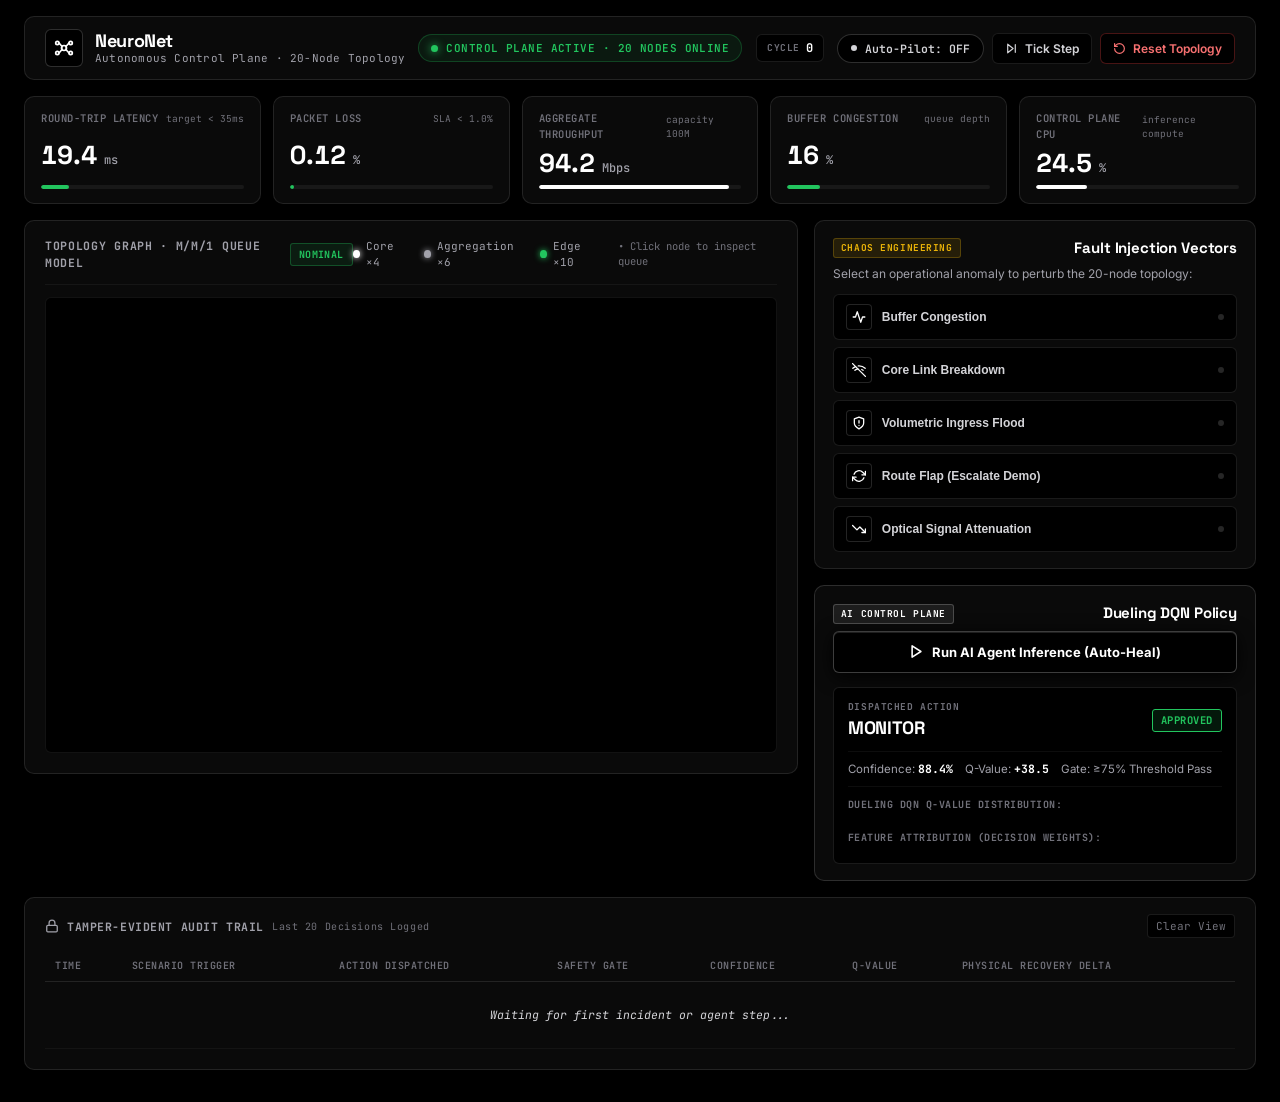
==== MVP/live_runner/web/index.html @ ee97c64d "feat(mvp): implement live runner web dashboard and telemetry server" ====
<!DOCTYPE html>
<html lang="en">
<head>
  <meta charset="UTF-8">
  <meta name="viewport" content="width=device-width, initial-scale=1.0">
  <title>NeuroNet &mdash; Autonomous Network Control Plane</title>
  <link rel="preconnect" href="https://fonts.googleapis.com">
  <link rel="preconnect" href="https://fonts.gstatic.com" crossorigin>
  <link href="https://fonts.googleapis.com/css2?family=Inter:wght@400;500;600;700&family=JetBrains+Mono:wght@400;500;600;700&family=Space+Grotesk:wght@600;700;800&display=swap" rel="stylesheet">
  <link rel="stylesheet" href="styles.css">
</head>
<body>

  <!-- TOP APP HEADER -->
  <header class="app-header">
    <div class="brand">
      <div class="brand-icon">
        <svg width="20" height="20" viewBox="0 0 24 24" fill="none" stroke="currentColor" stroke-width="2" stroke-linecap="round" stroke-linejoin="round">
          <circle cx="12" cy="12" r="3"/>
          <circle cx="4" cy="6" r="2"/>
          <circle cx="20" cy="6" r="2"/>
          <circle cx="4" cy="18" r="2"/>
          <circle cx="20" cy="18" r="2"/>
          <line x1="6" y1="6" x2="10" y2="10.5"/>
          <line x1="18" y1="6" x2="14" y2="10.5"/>
          <line x1="6" y1="18" x2="10" y2="13.5"/>
          <line x1="18" y1="18" x2="14" y2="13.5"/>
        </svg>
      </div>
      <div class="brand-text">
        <div class="brand-title">NeuroNet</div>
        <div class="brand-subtitle">Autonomous Control Plane &middot; 20-Node Topology</div>
      </div>
    </div>

    <div class="header-center">
      <div class="status-indicator live">
        <span class="live-pulse"></span>
        <span id="runtime-status-text">CONTROL PLANE ACTIVE &middot; 20 NODES ONLINE</span>
      </div>
      <div class="step-badge">
        <span class="step-label">CYCLE</span>
        <strong id="val-step">0</strong>
      </div>
    </div>

    <div class="header-actions">
      <button id="btn-autopilot" class="btn-toggle" title="Toggle automatic periodic failure remediation">
        <span class="toggle-dot"></span>
        <span>Auto-Pilot: OFF</span>
      </button>
      <button id="btn-tick" class="btn-action" title="Advance physics simulation time step">
        <svg width="13" height="13" viewBox="0 0 24 24" fill="none" stroke="currentColor" stroke-width="2.2" stroke-linecap="round" stroke-linejoin="round">
          <polygon points="5 4 15 12 5 20 5 4"/>
          <line x1="19" y1="5" x2="19" y2="19"/>
        </svg>
        <span>Tick Step</span>
      </button>
      <button id="btn-reset" class="btn-action btn-danger" title="Restore nominal topology states">
        <svg width="13" height="13" viewBox="0 0 24 24" fill="none" stroke="currentColor" stroke-width="2.2" stroke-linecap="round" stroke-linejoin="round">
          <path d="M3 12a9 9 0 1 0 9-9 9.75 9.75 0 0 0-6.74 2.74L3 8"/>
          <path d="M3 3v5h5"/>
        </svg>
        <span>Reset Topology</span>
      </button>
    </div>
  </header>

  <!-- TELEMETRY HUD GAUGE STRIP -->
  <section class="hud-strip">
    <div class="hud-card" id="card-lat">
      <div class="hud-header">
        <span class="hud-label">Round-Trip Latency</span>
        <span class="hud-baseline">target &lt; 35ms</span>
      </div>
      <div class="hud-val"><span id="hud-lat">19.4</span> <small>ms</small></div>
      <div class="hud-track"><div id="bar-lat" class="hud-fill fill-green" style="width:14%"></div></div>
    </div>

    <div class="hud-card" id="card-loss">
      <div class="hud-header">
        <span class="hud-label">Packet Loss</span>
        <span class="hud-baseline">SLA &lt; 1.0%</span>
      </div>
      <div class="hud-val"><span id="hud-loss">0.12</span> <small>%</small></div>
      <div class="hud-track"><div id="bar-loss" class="hud-fill fill-green" style="width:2%"></div></div>
    </div>

    <div class="hud-card" id="card-tput">
      <div class="hud-header">
        <span class="hud-label">Aggregate Throughput</span>
        <span class="hud-baseline">capacity 100M</span>
      </div>
      <div class="hud-val"><span id="hud-tput">94.2</span> <small>Mbps</small></div>
      <div class="hud-track"><div id="bar-tput" class="hud-fill fill-cyan" style="width:94%"></div></div>
    </div>

    <div class="hud-card" id="card-cong">
      <div class="hud-header">
        <span class="hud-label">Buffer Congestion</span>
        <span class="hud-baseline">queue depth</span>
      </div>
      <div class="hud-val"><span id="hud-cong">16</span> <small>%</small></div>
      <div class="hud-track"><div id="bar-cong" class="hud-fill fill-green" style="width:16%"></div></div>
    </div>

    <div class="hud-card" id="card-cpu">
      <div class="hud-header">
        <span class="hud-label">Control Plane CPU</span>
        <span class="hud-baseline">inference compute</span>
      </div>
      <div class="hud-val"><span id="hud-cpu">24.5</span> <small>%</small></div>
      <div class="hud-track"><div id="bar-cpu" class="hud-fill fill-cyan" style="width:25%"></div></div>
    </div>
  </section>

  <!-- MAIN NOC WORKBENCH -->
  <main class="workbench">
    
    <!-- LEFT: 20-NODE CANVAS TOPOLOGY -->
    <div class="canvas-container">
      <div class="canvas-header">
        <div class="canvas-title-wrap">
          <span class="canvas-title">TOPOLOGY GRAPH &middot; M/M/1 QUEUE MODEL</span>
          <span id="canvas-incident-badge" class="badge-nominal">NOMINAL</span>
        </div>
        <div class="canvas-legend">
          <span class="legend-item"><span class="dot-core"></span> Core &times;4</span>
          <span class="legend-item"><span class="dot-agg"></span> Aggregation &times;6</span>
          <span class="legend-item"><span class="dot-edge"></span> Edge &times;10</span>
          <span class="legend-hint">&bull; Click node to inspect queue</span>
        </div>
      </div>

      <div class="canvas-viewport">
        <canvas id="topologyCanvas" width="900" height="560"></canvas>
        <div id="node-inspector" class="inspector-popup" style="display:none;">
          <div class="insp-title" id="insp-name">Node C1 (Core)</div>
          <div class="insp-row"><span>CPU Utilization:</span><strong id="insp-cpu">22%</strong></div>
          <div class="insp-row"><span>Buffer Ingress:</span><strong id="insp-buf">14%</strong></div>
          <div class="insp-row"><span>Physical State:</span><span id="insp-status" class="tag-insp-ok">OK</span></div>
        </div>
      </div>
    </div>

    <!-- RIGHT: CONTROL & REINFORCEMENT LEARNING DECK -->
    <div class="control-deck">
      
      <!-- CARD 1: CHAOS FAULT INJECTION -->
      <div class="deck-card">
        <div class="deck-header">
          <span class="deck-tag tag-amber">CHAOS ENGINEERING</span>
          <h4>Fault Injection Vectors</h4>
        </div>
        <p class="deck-desc">Select an operational anomaly to perturb the 20-node topology:</p>
        
        <div class="fault-buttons">
          <button class="btn-fault" data-fault="congestion">
            <span class="fault-svg-wrap">
              <svg width="14" height="14" viewBox="0 0 24 24" fill="none" stroke="currentColor" stroke-width="2.2" stroke-linecap="round" stroke-linejoin="round">
                <path d="M22 12h-4l-3 9L9 3l-3 9H2"/>
              </svg>
            </span>
            <span class="fault-text">Buffer Congestion</span>
            <span class="fault-indicator"></span>
          </button>

          <button class="btn-fault" data-fault="link_failure">
            <span class="fault-svg-wrap">
              <svg width="14" height="14" viewBox="0 0 24 24" fill="none" stroke="currentColor" stroke-width="2.2" stroke-linecap="round" stroke-linejoin="round">
                <line x1="1" y1="1" x2="23" y2="23"/>
                <path d="M16.72 11.06A10.94 10.94 0 0 1 19 12.55"/>
                <path d="M5 12.55a10.94 10.94 0 0 1 5.17-2.39"/>
                <path d="M10.71 5.05A16 16 0 0 1 22.58 9"/>
                <path d="M1.42 9a15.91 15.91 0 0 1 4.7-2.88"/>
              </svg>
            </span>
            <span class="fault-text">Core Link Breakdown</span>
            <span class="fault-indicator"></span>
          </button>

          <button class="btn-fault" data-fault="attack_ddos">
            <span class="fault-svg-wrap">
              <svg width="14" height="14" viewBox="0 0 24 24" fill="none" stroke="currentColor" stroke-width="2.2" stroke-linecap="round" stroke-linejoin="round">
                <path d="M12 22s8-4 8-10V5l-8-3-8 3v7c0 6 8 10 8 10z"/>
                <line x1="12" y1="8" x2="12" y2="12"/>
                <line x1="12" y1="16" x2="12.01" y2="16"/>
              </svg>
            </span>
            <span class="fault-text">Volumetric Ingress Flood</span>
            <span class="fault-indicator"></span>
          </button>

          <button class="btn-fault" data-fault="routing_flap">
            <span class="fault-svg-wrap">
              <svg width="14" height="14" viewBox="0 0 24 24" fill="none" stroke="currentColor" stroke-width="2.2" stroke-linecap="round" stroke-linejoin="round">
                <polyline points="23 4 23 10 17 10"/>
                <polyline points="1 20 1 14 7 14"/>
                <path d="M3.51 9a9 9 0 0 1 14.85-3.36L23 10M1 14l4.64 4.36A9 9 0 0 0 20.49 15"/>
              </svg>
            </span>
            <span class="fault-text">Route Flap (Escalate Demo)</span>
            <span class="fault-indicator"></span>
          </button>

          <button class="btn-fault" data-fault="degradation">
            <span class="fault-svg-wrap">
              <svg width="14" height="14" viewBox="0 0 24 24" fill="none" stroke="currentColor" stroke-width="2.2" stroke-linecap="round" stroke-linejoin="round">
                <polyline points="23 18 13.5 8.5 8.5 13.5 1 6"/>
                <polyline points="17 18 23 18 23 12"/>
              </svg>
            </span>
            <span class="fault-text">Optical Signal Attenuation</span>
            <span class="fault-indicator"></span>
          </button>
        </div>
      </div>

      <!-- CARD 2: AGENT DECISION ENGINE -->
      <div class="deck-card deck-card-agent">
        <div class="deck-header">
          <span class="deck-tag tag-cyan">AI CONTROL PLANE</span>
          <h4>Dueling DQN Policy</h4>
        </div>

        <button id="btn-decide" class="btn-run-agent">
          <svg width="15" height="15" viewBox="0 0 24 24" fill="none" stroke="currentColor" stroke-width="2.5" stroke-linecap="round" stroke-linejoin="round">
            <polygon points="5 3 19 12 5 21 5 3"/>
          </svg>
          <span>Run AI Agent Inference (Auto-Heal)</span>
        </button>

        <!-- DECISION RESULT BANNER -->
        <div class="decision-result-panel" id="decision-panel">
          <div class="dec-top-row">
            <div>
              <span class="dec-label">DISPATCHED ACTION</span>
              <div id="dec-action-name" class="dec-action">MONITOR</div>
            </div>
            <div id="dec-gate-badge" class="gate-badge gate-pass">APPROVED</div>
          </div>

          <div class="dec-stats">
            <div>Confidence: <strong id="dec-conf">88.4%</strong></div>
            <div>Q-Value: <strong id="dec-qval">+38.5</strong></div>
            <div>Gate: <span id="dec-gate-desc">&ge;75% Threshold Pass</span></div>
          </div>

          <!-- Q-VALUES BREAKDOWN -->
          <div class="q-breakdown-title">Dueling DQN Q-Value Distribution:</div>
          <div class="q-bars" id="q-bars-container">
            <!-- Rendered dynamically -->
          </div>

          <!-- SHAP FEATURE ATTRIBUTIONS -->
          <div class="shap-title">Feature Attribution (Decision Weights):</div>
          <div class="shap-bars" id="shap-bars-container">
            <!-- Rendered dynamically -->
          </div>
        </div>

      </div>

    </div>

  </main>

  <!-- LIVE AUDIT LOG -->
  <section class="audit-section">
    <div class="audit-header">
      <div class="audit-title">
        <svg width="14" height="14" viewBox="0 0 24 24" fill="none" stroke="currentColor" stroke-width="2.2" stroke-linecap="round" stroke-linejoin="round">
          <rect x="3" y="11" width="18" height="11" rx="2" ry="2"/>
          <path d="M7 11V7a5 5 0 0 1 10 0v4"/>
        </svg>
        <span>TAMPER-EVIDENT AUDIT TRAIL</span>
        <span class="audit-count">Last 20 Decisions Logged</span>
      </div>
      <button id="btn-clear-audit" class="btn-subtle">Clear View</button>
    </div>

    <div class="audit-table-wrap">
      <table class="audit-table">
        <thead>
          <tr>
            <th>Time</th>
            <th>Scenario Trigger</th>
            <th>Action Dispatched</th>
            <th>Safety Gate</th>
            <th>Confidence</th>
            <th>Q-Value</th>
            <th>Physical Recovery Delta</th>
          </tr>
        </thead>
        <tbody id="audit-tbody">
          <tr>
            <td colspan="7" class="empty-audit">Waiting for first incident or agent step...</td>
          </tr>
        </tbody>
      </table>
    </div>
  </section>

  <script src="app.js"></script>
</body>
</html>
---- MVP/live_runner/web/styles.css ----
/* ============================================================
   NEURONET LIVE 20-NODE CONTROL PLANE - DESIGN SYSTEM
   High-Contrast Stealth Obsidian Black Operations Console
   ============================================================ */

:root {
  --bg-deep:        #000000;
  --bg-base:        #040404;
  --bg-card:        #0a0a0a;
  --bg-card-hover:  #121212;
  --border:         rgba(255, 255, 255, 0.1);
  --border-subtle:  rgba(255, 255, 255, 0.05);
  --border-focus:   rgba(255, 255, 255, 0.35);

  --text-primary:   #ffffff;
  --text-secondary: #d4d4d8;
  --text-muted:     #a1a1aa;
  --text-faint:     #71717a;

  --accent:         #ffffff;
  --accent-glow:    rgba(255, 255, 255, 0.2);
  --green:          #22c55e;
  --green-glow:     rgba(34, 197, 94, 0.2);
  --amber:          #eab308;
  --rose:           #ef4444;
  --rose-glow:      rgba(239, 68, 68, 0.25);

  --font-sans:      'Inter', -apple-system, BlinkMacSystemFont, 'Segoe UI', Roboto, sans-serif;
  --font-mono:      'JetBrains Mono', 'SF Mono', Consolas, monospace;
  --font-display:   'Space Grotesk', 'Inter', sans-serif;

  --radius-xs:      4px;
  --radius-sm:      6px;
  --radius-md:      10px;
  --radius-lg:      14px;
}

* {
  margin: 0;
  padding: 0;
  box-sizing: border-box;
}

body {
  background: var(--bg-deep);
  color: var(--text-primary);
  font-family: var(--font-sans);
  line-height: 1.5;
  min-height: 100vh;
  padding: 16px 24px 32px;
  display: flex;
  flex-direction: column;
  gap: 16px;
  -webkit-font-smoothing: antialiased;
  -moz-osx-font-smoothing: grayscale;
}

/* ============================================================
   1. APP HEADER
   ============================================================ */
.app-header {
  display: flex;
  align-items: center;
  justify-content: space-between;
  background: var(--bg-card);
  border: 1px solid var(--border);
  border-radius: var(--radius-md);
  padding: 12px 20px;
  box-shadow: 0 4px 20px rgba(0, 0, 0, 0.85);
}

.brand {
  display: flex;
  align-items: center;
  gap: 12px;
}
.brand-icon {
  width: 38px;
  height: 38px;
  border-radius: var(--radius-sm);
  background: #000000;
  border: 1px solid rgba(255, 255, 255, 0.18);
  color: #ffffff;
  display: flex;
  align-items: center;
  justify-content: center;
}
.brand-title {
  font-family: var(--font-display);
  font-size: 18px;
  font-weight: 700;
  letter-spacing: -0.02em;
  color: #ffffff;
  line-height: 1.15;
}
.brand-subtitle {
  font-family: var(--font-mono);
  font-size: 11px;
  color: var(--text-muted);
  letter-spacing: 0.02em;
  line-height: 1.2;
}

.header-center {
  display: flex;
  align-items: center;
  gap: 14px;
}
.status-indicator {
  display: flex;
  align-items: center;
  gap: 8px;
  font-family: var(--font-mono);
  font-size: 11px;
  font-weight: 600;
  letter-spacing: 0.04em;
  color: var(--green);
  background: rgba(34, 197, 94, 0.08);
  border: 1px solid rgba(34, 197, 94, 0.25);
  padding: 5px 12px;
  border-radius: 20px;
}
.live-pulse {
  width: 7px;
  height: 7px;
  border-radius: 50%;
  background: var(--green);
  box-shadow: 0 0 8px var(--green);
  animation: pulse 1.8s infinite ease-in-out;
}
@keyframes pulse {
  0%, 100% { opacity: 1; transform: scale(1); }
  50% { opacity: 0.35; transform: scale(0.85); }
}

.step-badge {
  display: flex;
  align-items: center;
  gap: 6px;
  font-family: var(--font-mono);
  font-size: 12px;
  background: #000000;
  padding: 4px 10px;
  border-radius: var(--radius-sm);
  border: 1px solid var(--border);
}
.step-label {
  font-size: 9.5px;
  font-weight: 700;
  color: var(--text-faint);
  letter-spacing: 0.06em;
}
.step-badge strong {
  color: #ffffff;
}

.header-actions {
  display: flex;
  align-items: center;
  gap: 8px;
}
.btn-action {
  background: #000000;
  border: 1px solid var(--border);
  color: var(--text-secondary);
  font-family: var(--font-sans);
  font-size: 12px;
  font-weight: 600;
  padding: 7px 12px;
  border-radius: var(--radius-sm);
  cursor: pointer;
  display: flex;
  align-items: center;
  gap: 7px;
  transition: all 0.15s ease;
}
.btn-action:hover {
  background: #141414;
  border-color: rgba(255, 255, 255, 0.28);
  color: #ffffff;
}
.btn-danger {
  color: #f87171;
  border-color: rgba(239, 68, 68, 0.3);
  background: #000000;
}
.btn-danger:hover {
  background: rgba(239, 68, 68, 0.15);
  border-color: var(--rose);
  color: #ffffff;
}

.btn-toggle {
  background: #000000;
  border: 1px solid rgba(255, 255, 255, 0.18);
  color: var(--text-secondary);
  font-family: var(--font-mono);
  font-size: 11.5px;
  font-weight: 600;
  padding: 6px 13px;
  border-radius: 20px;
  cursor: pointer;
  display: flex;
  align-items: center;
  gap: 8px;
  transition: all 0.2s;
}
.btn-toggle:hover {
  border-color: rgba(255, 255, 255, 0.35);
  color: #ffffff;
}
.btn-toggle.active {
  background: rgba(34, 197, 94, 0.1);
  border-color: var(--green);
  color: var(--green);
}
.toggle-dot {
  width: 6px;
  height: 6px;
  border-radius: 50%;
  background: currentColor;
}

/* ============================================================
   2. TELEMETRY HUD STRIP
   ============================================================ */
.hud-strip {
  display: grid;
  grid-template-columns: repeat(5, 1fr);
  gap: 12px;
}
.hud-card {
  background: var(--bg-card);
  border: 1px solid var(--border);
  border-radius: var(--radius-md);
  padding: 14px 16px;
  display: flex;
  flex-direction: column;
  justify-content: space-between;
  min-height: 88px;
  transition: border-color 0.2s;
}
.hud-card:hover {
  border-color: rgba(255, 255, 255, 0.2);
}
.hud-header {
  display: flex;
  align-items: center;
  justify-content: space-between;
}
.hud-label {
  font-family: var(--font-mono);
  font-size: 10.5px;
  font-weight: 600;
  text-transform: uppercase;
  letter-spacing: 0.05em;
  color: var(--text-faint);
}
.hud-baseline {
  font-family: var(--font-mono);
  font-size: 9.5px;
  color: var(--text-faint);
}
.hud-val {
  font-family: var(--font-display);
  font-size: 26px;
  font-weight: 700;
  color: #ffffff;
  line-height: 1.1;
  margin: 6px 0 8px;
  font-feature-settings: 'tnum' 1;
}
.hud-val small {
  font-family: var(--font-mono);
  font-size: 12px;
  font-weight: 500;
  color: var(--text-muted);
}
.hud-track {
  height: 4px;
  background: rgba(255, 255, 255, 0.06);
  border-radius: 2px;
  overflow: hidden;
}
.hud-fill {
  height: 100%;
  border-radius: 2px;
  transition: width 0.3s ease, background 0.3s ease;
}
.fill-cyan  { background: #ffffff; }
.fill-green { background: var(--green); }
.fill-amber { background: var(--amber); }
.fill-rose  { background: var(--rose); }

/* ============================================================
   3. WORKBENCH (CANVAS + CONTROLS)
   ============================================================ */
.workbench {
  display: grid;
  grid-template-columns: 1.75fr 1fr;
  gap: 16px;
  align-items: start;
}

/* Canvas Viewport Container */
.canvas-container {
  background: var(--bg-card);
  border: 1px solid var(--border);
  border-radius: var(--radius-md);
  padding: 16px 20px 20px;
  display: flex;
  flex-direction: column;
  gap: 12px;
}
.canvas-header {
  display: flex;
  align-items: center;
  justify-content: space-between;
  border-bottom: 1px solid var(--border-subtle);
  padding-bottom: 12px;
}
.canvas-title-wrap {
  display: flex;
  align-items: center;
  gap: 10px;
}
.canvas-title {
  font-family: var(--font-mono);
  font-size: 11.5px;
  font-weight: 700;
  color: var(--text-muted);
  letter-spacing: 0.06em;
}
.badge-nominal {
  font-family: var(--font-mono);
  font-size: 10px;
  font-weight: 700;
  letter-spacing: 0.04em;
  padding: 3px 8px;
  border-radius: 3px;
  background: rgba(34, 197, 94, 0.1);
  border: 1px solid rgba(34, 197, 94, 0.3);
  color: var(--green);
}
.badge-incident {
  background: rgba(239, 68, 68, 0.15);
  border-color: var(--rose);
  color: #fca5a5;
  animation: pulse-badge 1.4s infinite;
}
@keyframes pulse-badge {
  0%, 100% { opacity: 1; }
  50% { opacity: 0.6; }
}

.canvas-legend {
  display: flex;
  align-items: center;
  gap: 14px;
  font-family: var(--font-mono);
  font-size: 11px;
  color: var(--text-muted);
}
.legend-item {
  display: flex;
  align-items: center;
  gap: 6px;
}
.dot-core { width: 8px; height: 8px; border-radius: 50%; background: #ffffff; box-shadow: 0 0 6px #ffffff; }
.dot-agg  { width: 8px; height: 8px; border-radius: 50%; background: #a1a1aa; box-shadow: 0 0 6px #a1a1aa; }
.dot-edge { width: 8px; height: 8px; border-radius: 50%; background: var(--green); box-shadow: 0 0 6px var(--green); }
.legend-hint {
  color: var(--text-faint);
  font-size: 10.5px;
}

.canvas-viewport {
  position: relative;
  background: #000000;
  border-radius: var(--radius-sm);
  border: 1px solid rgba(255, 255, 255, 0.07);
  overflow: hidden;
}
#topologyCanvas {
  display: block;
  width: 100%;
  height: auto;
  cursor: crosshair;
}

/* Node Inspector Popup */
.inspector-popup {
  position: absolute;
  top: 14px;
  right: 14px;
  background: rgba(0, 0, 0, 0.95);
  backdrop-filter: blur(12px);
  border: 1px solid rgba(255, 255, 255, 0.2);
  border-radius: var(--radius-sm);
  padding: 10px 14px;
  font-size: 11px;
  min-width: 170px;
  box-shadow: 0 8px 30px rgba(0, 0, 0, 0.9);
  pointer-events: none;
}
.insp-title {
  font-family: var(--font-mono);
  font-size: 12px;
  font-weight: 700;
  color: #fff;
  margin-bottom: 6px;
  border-bottom: 1px solid var(--border);
  padding-bottom: 4px;
}
.insp-row {
  display: flex;
  justify-content: space-between;
  margin-bottom: 4px;
  color: var(--text-muted);
}
.insp-row strong {
  color: #fff;
  font-family: var(--font-mono);
}
.tag-insp-ok {
  color: var(--green);
  font-family: var(--font-mono);
  font-weight: 700;
}
.tag-insp-err {
  color: var(--rose);
  font-family: var(--font-mono);
  font-weight: 700;
}

/* ============================================================
   4. CONTROL DECK (CHAOS + AGENT)
   ============================================================ */
.control-deck {
  display: flex;
  flex-direction: column;
  gap: 16px;
}
.deck-card {
  background: var(--bg-card);
  border: 1px solid var(--border);
  border-radius: var(--radius-md);
  padding: 16px 18px;
}
.deck-card-agent {
  border-color: rgba(255, 255, 255, 0.14);
  background: #0a0a0a;
}
.deck-header {
  display: flex;
  align-items: center;
  justify-content: space-between;
  margin-bottom: 6px;
}
.deck-header h4 {
  font-family: var(--font-display);
  font-size: 15px;
  font-weight: 700;
  color: #fff;
  letter-spacing: -0.01em;
}
.deck-tag {
  font-family: var(--font-mono);
  font-size: 9.5px;
  font-weight: 700;
  padding: 2px 7px;
  border-radius: 3px;
  letter-spacing: 0.06em;
}
.tag-amber { background: rgba(234, 179, 8, 0.12); color: var(--amber); border: 1px solid rgba(234, 179, 8, 0.25); }
.tag-cyan  { background: rgba(255, 255, 255, 0.08); color: #ffffff; border: 1px solid rgba(255, 255, 255, 0.2); }
.deck-desc {
  font-size: 12px;
  color: var(--text-muted);
  margin-bottom: 12px;
  line-height: 1.4;
}

/* Fault Buttons */
.fault-buttons {
  display: grid;
  grid-template-columns: 1fr;
  gap: 7px;
}
.btn-fault {
  background: #000000;
  border: 1px solid var(--border);
  color: var(--text-secondary);
  border-radius: var(--radius-sm);
  padding: 9px 12px;
  font-size: 12px;
  font-weight: 600;
  cursor: pointer;
  display: flex;
  align-items: center;
  gap: 10px;
  text-align: left;
  transition: all 0.15s ease;
  position: relative;
}
.btn-fault:hover {
  background: #141414;
  border-color: rgba(255, 255, 255, 0.25);
  color: #fff;
}
.btn-fault.active-fault {
  background: rgba(239, 68, 68, 0.12);
  border-color: var(--rose);
  color: #fff;
  box-shadow: 0 0 16px rgba(239, 68, 68, 0.2);
}
.btn-fault.active-fault .fault-indicator {
  background: var(--rose);
  box-shadow: 0 0 8px var(--rose);
}
.btn-fault.active-fault .fault-svg-wrap {
  color: var(--rose);
  border-color: rgba(239, 68, 68, 0.3);
  background: rgba(239, 68, 68, 0.15);
}

.fault-svg-wrap {
  width: 26px;
  height: 26px;
  border-radius: var(--radius-xs);
  background: #000000;
  border: 1px solid rgba(255, 255, 255, 0.14);
  color: #ffffff;
  display: flex;
  align-items: center;
  justify-content: center;
  flex-shrink: 0;
  transition: all 0.15s ease;
}
.fault-text {
  flex-grow: 1;
}
.fault-indicator {
  width: 6px;
  height: 6px;
  border-radius: 50%;
  background: rgba(255, 255, 255, 0.15);
  transition: all 0.2s ease;
}

/* Agent Action Button (Stealth Black) */
.btn-run-agent {
  width: 100%;
  background: #000000;
  border: 1px solid rgba(255, 255, 255, 0.24);
  color: #ffffff;
  font-family: var(--font-sans);
  font-size: 13px;
  font-weight: 700;
  padding: 12px 16px;
  border-radius: var(--radius-sm);
  cursor: pointer;
  display: flex;
  align-items: center;
  justify-content: center;
  gap: 8px;
  box-shadow: 0 4px 18px rgba(0, 0, 0, 0.9), inset 0 1px 0 rgba(255, 255, 255, 0.12);
  transition: all 0.18s ease;
  margin-bottom: 14px;
}
.btn-run-agent:hover {
  background: #151515;
  border-color: #ffffff;
  box-shadow: 0 6px 24px rgba(0, 0, 0, 1), 0 0 10px rgba(255, 255, 255, 0.15);
  transform: translateY(-1px);
}
.btn-run-agent:disabled {
  opacity: 0.5;
  cursor: not-allowed;
  transform: none;
}

/* Decision Result Panel */
.decision-result-panel {
  background: #000000;
  border: 1px solid var(--border);
  border-radius: var(--radius-sm);
  padding: 12px 14px;
}
.dec-top-row {
  display: flex;
  align-items: center;
  justify-content: space-between;
  margin-bottom: 10px;
}
.dec-label {
  font-family: var(--font-mono);
  font-size: 9.5px;
  font-weight: 700;
  letter-spacing: 0.06em;
  color: var(--text-faint);
  display: block;
}
.dec-action {
  font-family: var(--font-display);
  font-size: 18px;
  font-weight: 700;
  color: #ffffff;
  letter-spacing: -0.01em;
}

/* Safety Gate Badges */
.gate-badge {
  font-family: var(--font-mono);
  font-size: 10.5px;
  font-weight: 700;
  letter-spacing: 0.05em;
  padding: 3px 8px;
  border-radius: 3px;
}
.gate-pass {
  background: rgba(34, 197, 94, 0.12);
  border: 1px solid var(--green);
  color: var(--green);
}
.gate-escalate {
  background: rgba(239, 68, 68, 0.15);
  border: 1px solid var(--rose);
  color: #fca5a5;
}

.dec-stats {
  display: flex;
  align-items: center;
  gap: 12px;
  font-size: 11.5px;
  color: var(--text-muted);
  border-top: 1px solid var(--border-subtle);
  border-bottom: 1px solid var(--border-subtle);
  padding: 8px 0;
  margin-bottom: 10px;
}
.dec-stats strong {
  color: #ffffff;
  font-family: var(--font-mono);
}

/* Q-Values Breakdown */
.q-breakdown-title, .shap-title {
  font-family: var(--font-mono);
  font-size: 10px;
  font-weight: 700;
  text-transform: uppercase;
  letter-spacing: 0.05em;
  color: var(--text-faint);
  margin-bottom: 6px;
}
.q-bars {
  display: grid;
  grid-template-columns: repeat(4, 1fr);
  gap: 6px;
  margin-bottom: 12px;
}
.q-item {
  background: #050505;
  border: 1px solid var(--border-subtle);
  border-radius: 3px;
  padding: 4px 6px;
  font-family: var(--font-mono);
  font-size: 10px;
  display: flex;
  flex-direction: column;
  gap: 2px;
}
.q-item span {
  color: var(--text-faint);
  font-size: 9px;
  overflow: hidden;
  text-overflow: ellipsis;
  white-space: nowrap;
}
.q-item strong {
  color: var(--text-secondary);
}
.q-item.q-best {
  background: #18181b;
  border-color: rgba(255, 255, 255, 0.35);
}
.q-item.q-best strong {
  color: #ffffff;
}

/* SHAP Feature Weights */
.shap-bars {
  display: flex;
  flex-direction: column;
  gap: 5px;
}
.shap-row {
  display: flex;
  justify-content: space-between;
  font-size: 11px;
  color: var(--text-muted);
}
.shap-track {
  height: 3px;
  background: rgba(255, 255, 255, 0.08);
  border-radius: 1.5px;
  overflow: hidden;
}
.shap-fill {
  height: 100%;
  background: #ffffff;
  border-radius: 1.5px;
  transition: width 0.3s;
}

/* ============================================================
   5. LIVE AUDIT LOG
   ============================================================ */
.audit-section {
  background: var(--bg-card);
  border: 1px solid var(--border);
  border-radius: var(--radius-md);
  padding: 16px 20px 20px;
}
.audit-header {
  display: flex;
  align-items: center;
  justify-content: space-between;
  margin-bottom: 12px;
}
.audit-title {
  display: flex;
  align-items: center;
  gap: 8px;
  font-family: var(--font-mono);
  font-size: 11.5px;
  font-weight: 700;
  color: var(--text-muted);
  letter-spacing: 0.05em;
}
.audit-count {
  font-size: 10px;
  color: var(--text-faint);
  font-weight: 400;
}
.btn-subtle {
  background: #000000;
  border: 1px solid var(--border);
  color: var(--text-faint);
  font-family: var(--font-mono);
  font-size: 11px;
  padding: 4px 8px;
  border-radius: 4px;
  cursor: pointer;
  transition: all 0.15s;
}
.btn-subtle:hover {
  color: var(--text-primary);
  border-color: rgba(255, 255, 255, 0.3);
}

.audit-table-wrap {
  overflow-x: auto;
}
.audit-table {
  width: 100%;
  border-collapse: collapse;
  font-size: 11.5px;
  text-align: left;
}
.audit-table th {
  font-family: var(--font-mono);
  font-size: 10px;
  font-weight: 600;
  text-transform: uppercase;
  letter-spacing: 0.05em;
  color: var(--text-faint);
  border-bottom: 1px solid var(--border);
  padding: 8px 10px;
}
.audit-table td {
  padding: 9px 10px;
  border-bottom: 1px solid rgba(255, 255, 255, 0.04);
  font-family: var(--font-mono);
  color: var(--text-secondary);
}
.audit-table tr:hover td {
  background: rgba(255, 255, 255, 0.03);
}
.empty-audit {
  text-align: center;
  color: var(--text-faint);
  padding: 24px 0 !important;
  font-style: italic;
}
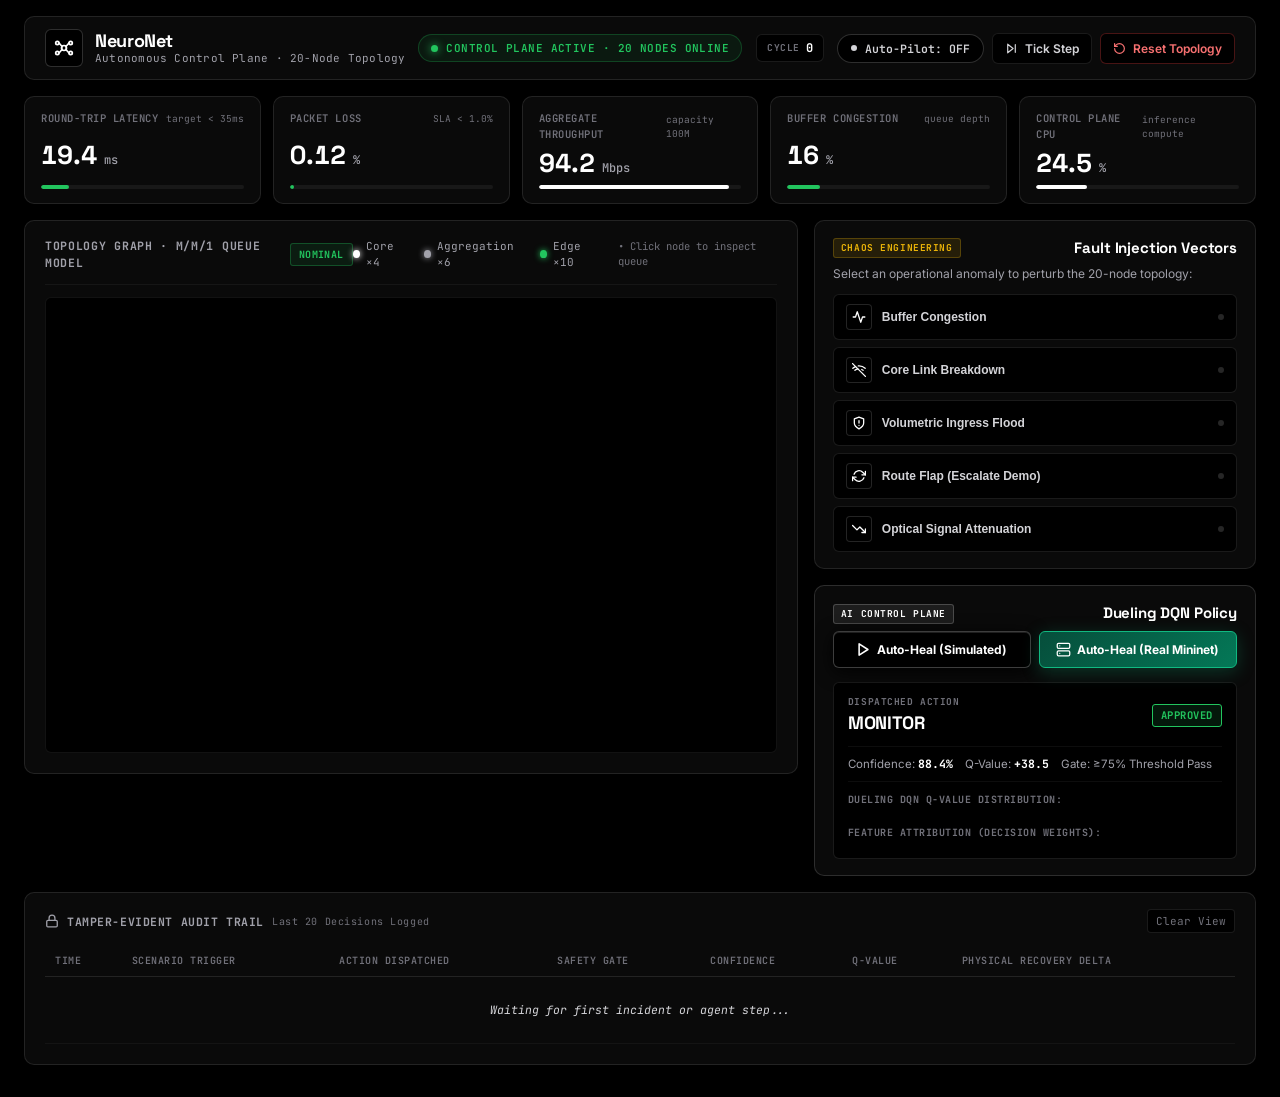
==== commit a8020d47: "feat(dashboard): enhance live web runner with auto-pilot, real mininet bridge, and fixed SHAP format" ====
--- a/MVP/live_runner/web/index.html
+++ b/MVP/live_runner/web/index.html
@@ -223,12 +223,23 @@
           <h4>Dueling DQN Policy</h4>
         </div>
 
-        <button id="btn-decide" class="btn-run-agent">
-          <svg width="15" height="15" viewBox="0 0 24 24" fill="none" stroke="currentColor" stroke-width="2.5" stroke-linecap="round" stroke-linejoin="round">
-            <polygon points="5 3 19 12 5 21 5 3"/>
-          </svg>
-          <span>Run AI Agent Inference (Auto-Heal)</span>
-        </button>
+        <div class="agent-actions-row">
+          <button id="btn-decide" class="btn-run-agent" title="Run fast simulated inference in Python">
+            <svg width="15" height="15" viewBox="0 0 24 24" fill="none" stroke="currentColor" stroke-width="2.5" stroke-linecap="round" stroke-linejoin="round">
+              <polygon points="5 3 19 12 5 21 5 3"/>
+            </svg>
+            <span>Auto-Heal (Simulated)</span>
+          </button>
+          <button id="btn-mininet" class="btn-run-mininet" title="Trigger REAL Linux Open vSwitch Mininet execution cycle via WSL2 kernel">
+            <svg width="15" height="15" viewBox="0 0 24 24" fill="none" stroke="currentColor" stroke-width="2" stroke-linecap="round" stroke-linejoin="round">
+              <rect x="2" y="2" width="20" height="8" rx="2" ry="2"/>
+              <rect x="2" y="14" width="20" height="8" rx="2" ry="2"/>
+              <line x1="6" y1="6" x2="6.01" y2="6"/>
+              <line x1="6" y1="18" x2="6.01" y2="18"/>
+            </svg>
+            <span>Auto-Heal (Real Mininet)</span>
+          </button>
+        </div>
 
         <!-- DECISION RESULT BANNER -->
         <div class="decision-result-panel" id="decision-panel">
--- a/MVP/live_runner/web/styles.css
+++ b/MVP/live_runner/web/styles.css
@@ -548,25 +548,31 @@
   transition: all 0.2s ease;
 }
 
-/* Agent Action Button (Stealth Black) */
+/* Agent Action Buttons */
+.agent-actions-row {
+  display: grid;
+  grid-template-columns: 1fr 1fr;
+  gap: 8px;
+  margin-bottom: 14px;
+}
+
 .btn-run-agent {
   width: 100%;
   background: #000000;
   border: 1px solid rgba(255, 255, 255, 0.24);
   color: #ffffff;
   font-family: var(--font-sans);
-  font-size: 13px;
-  font-weight: 700;
-  padding: 12px 16px;
+  font-size: 12px;
+  font-weight: 700;
+  padding: 10px 12px;
   border-radius: var(--radius-sm);
   cursor: pointer;
   display: flex;
   align-items: center;
   justify-content: center;
-  gap: 8px;
+  gap: 6px;
   box-shadow: 0 4px 18px rgba(0, 0, 0, 0.9), inset 0 1px 0 rgba(255, 255, 255, 0.12);
   transition: all 0.18s ease;
-  margin-bottom: 14px;
 }
 .btn-run-agent:hover {
   background: #151515;
@@ -576,6 +582,35 @@
 }
 .btn-run-agent:disabled {
   opacity: 0.5;
+  cursor: not-allowed;
+  transform: none;
+}
+
+.btn-run-mininet {
+  width: 100%;
+  background: linear-gradient(135deg, #064e3b 0%, #047857 100%);
+  border: 1px solid #10b981;
+  color: #ffffff;
+  font-family: var(--font-sans);
+  font-size: 12px;
+  font-weight: 700;
+  padding: 10px 12px;
+  border-radius: var(--radius-sm);
+  cursor: pointer;
+  display: flex;
+  align-items: center;
+  justify-content: center;
+  gap: 6px;
+  box-shadow: 0 4px 18px rgba(16, 185, 129, 0.25);
+  transition: all 0.18s ease;
+}
+.btn-run-mininet:hover {
+  background: linear-gradient(135deg, #047857 0%, #059669 100%);
+  box-shadow: 0 6px 24px rgba(16, 185, 129, 0.45);
+  transform: translateY(-1px);
+}
+.btn-run-mininet:disabled {
+  opacity: 0.6;
   cursor: not-allowed;
   transform: none;
 }
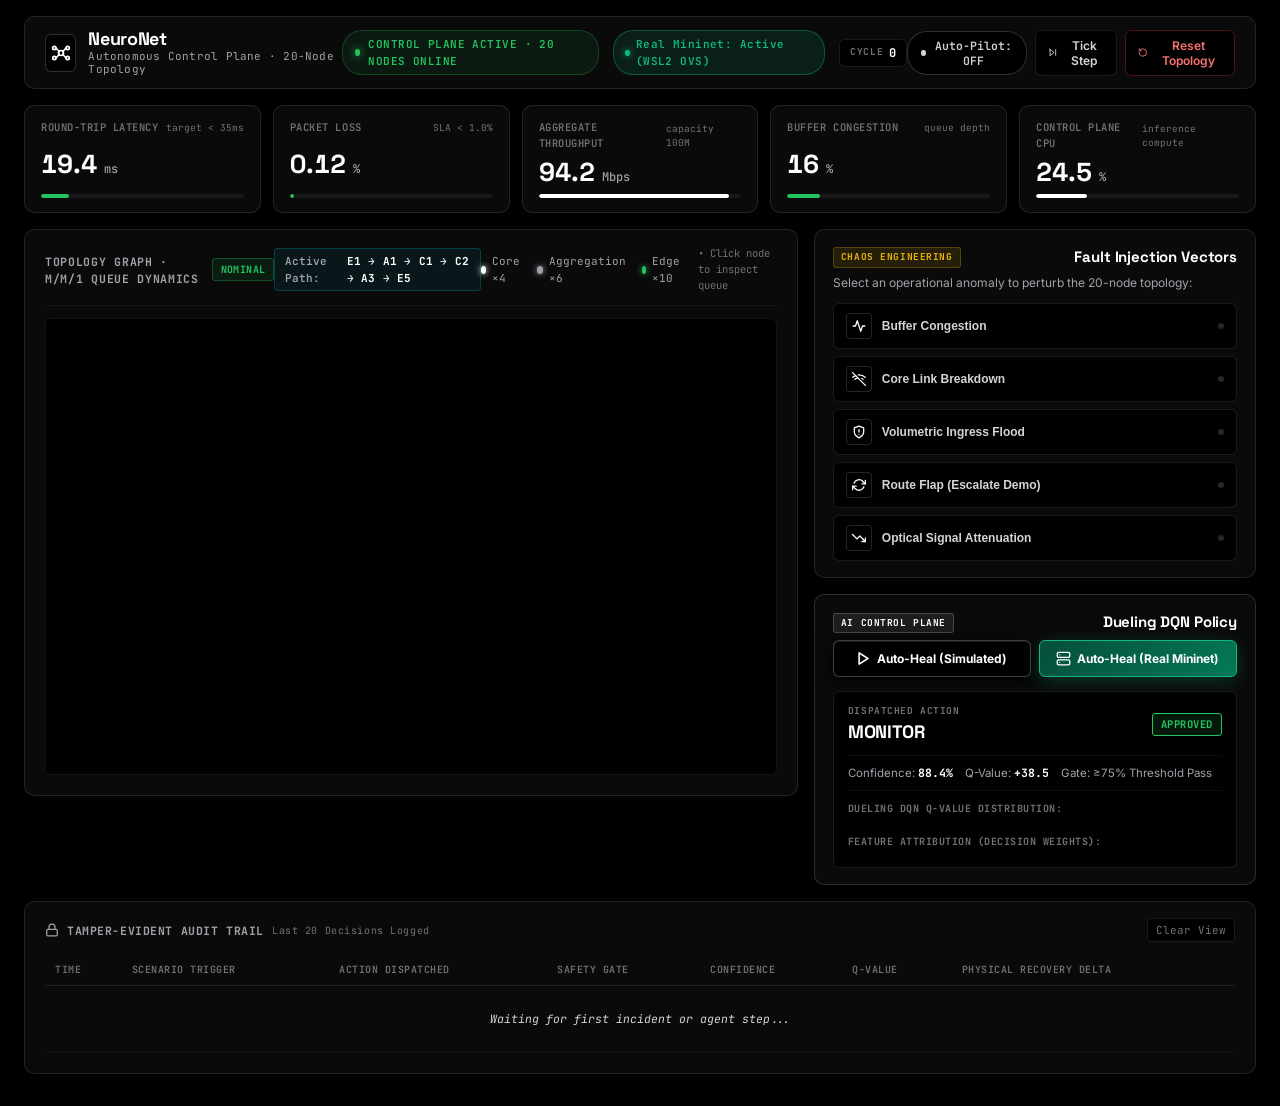
==== commit 941c524f: "feat(control-plane): eliminate artificial Q-value boosts and integrate real telemetry into 60fps can" ====
--- a/MVP/live_runner/web/index.html
+++ b/MVP/live_runner/web/index.html
@@ -37,6 +37,10 @@
       <div class="status-indicator live">
         <span class="live-pulse"></span>
         <span id="runtime-status-text">CONTROL PLANE ACTIVE &middot; 20 NODES ONLINE</span>
+      </div>
+      <div id="mininet-status-pill" class="mininet-pill" title="Live status of Real Linux Mininet in WSL2">
+        <span class="mininet-dot"></span>
+        <span id="mininet-status-text">Real Mininet: Active (WSL2 OVS)</span>
       </div>
       <div class="step-badge">
         <span class="step-label">CYCLE</span>
@@ -121,8 +125,12 @@
     <div class="canvas-container">
       <div class="canvas-header">
         <div class="canvas-title-wrap">
-          <span class="canvas-title">TOPOLOGY GRAPH &middot; M/M/1 QUEUE MODEL</span>
+          <span class="canvas-title">TOPOLOGY GRAPH &middot; M/M/1 QUEUE DYNAMICS</span>
           <span id="canvas-incident-badge" class="badge-nominal">NOMINAL</span>
+        </div>
+        <div class="canvas-active-path">
+          <span class="path-label">Active Path:</span>
+          <span id="active-path-str" class="path-display">E1 &rarr; A1 &rarr; C1 &rarr; C2 &rarr; A3 &rarr; E5</span>
         </div>
         <div class="canvas-legend">
           <span class="legend-item"><span class="dot-core"></span> Core &times;4</span>
@@ -136,8 +144,12 @@
         <canvas id="topologyCanvas" width="900" height="560"></canvas>
         <div id="node-inspector" class="inspector-popup" style="display:none;">
           <div class="insp-title" id="insp-name">Node C1 (Core)</div>
-          <div class="insp-row"><span>CPU Utilization:</span><strong id="insp-cpu">22%</strong></div>
-          <div class="insp-row"><span>Buffer Ingress:</span><strong id="insp-buf">14%</strong></div>
+          <div class="insp-row"><span>Queue Depth:</span><strong id="insp-queue">15 / 1000 pkts</strong></div>
+          <div class="insp-row"><span>Buffer Utilization:</span><strong id="insp-buf">1.5%</strong></div>
+          <div class="insp-row"><span>Traffic Flow:</span><strong id="insp-rate">45.0 Mbps</strong></div>
+          <div class="insp-row"><span>Queue Latency:</span><strong id="insp-delay">0.8 ms</strong></div>
+          <div class="insp-row"><span>Packets Dropped:</span><strong id="insp-drops" style="color:var(--rose)">0</strong></div>
+          <div class="insp-row"><span>CPU Load:</span><strong id="insp-cpu">22%</strong></div>
           <div class="insp-row"><span>Physical State:</span><span id="insp-status" class="tag-insp-ok">OK</span></div>
         </div>
       </div>
--- a/MVP/live_runner/web/styles.css
+++ b/MVP/live_runner/web/styles.css
@@ -120,6 +120,36 @@
   padding: 5px 12px;
   border-radius: 20px;
 }
+.mininet-pill {
+  display: inline-flex;
+  align-items: center;
+  gap: 6px;
+  background: rgba(16, 185, 129, 0.12);
+  border: 1px solid rgba(16, 185, 129, 0.35);
+  padding: 5px 11px;
+  border-radius: 20px;
+  font-family: var(--font-mono);
+  font-size: 11px;
+  font-weight: 600;
+  color: #10b981;
+  letter-spacing: 0.04em;
+}
+.mininet-dot {
+  width: 6px;
+  height: 6px;
+  border-radius: 50%;
+  background: #10b981;
+  box-shadow: 0 0 6px #10b981;
+}
+.mininet-pill.offline {
+  background: rgba(244, 63, 94, 0.1);
+  border-color: rgba(244, 63, 94, 0.3);
+  color: #f43f5e;
+}
+.mininet-pill.offline .mininet-dot {
+  background: #f43f5e;
+  box-shadow: 0 0 6px #f43f5e;
+}
 .live-pulse {
   width: 7px;
   height: 7px;
@@ -351,6 +381,27 @@
 @keyframes pulse-badge {
   0%, 100% { opacity: 1; }
   50% { opacity: 0.6; }
+}
+
+.canvas-active-path {
+  display: flex;
+  align-items: center;
+  gap: 8px;
+  background: rgba(6, 182, 212, 0.08);
+  border: 1px solid rgba(6, 182, 212, 0.25);
+  padding: 4px 10px;
+  border-radius: 4px;
+  font-family: var(--font-mono);
+  font-size: 11px;
+}
+.path-label {
+  color: var(--text-muted);
+  font-weight: 600;
+}
+.path-display {
+  color: var(--cyan);
+  font-weight: 700;
+  letter-spacing: 0.02em;
 }
 
 .canvas-legend {
